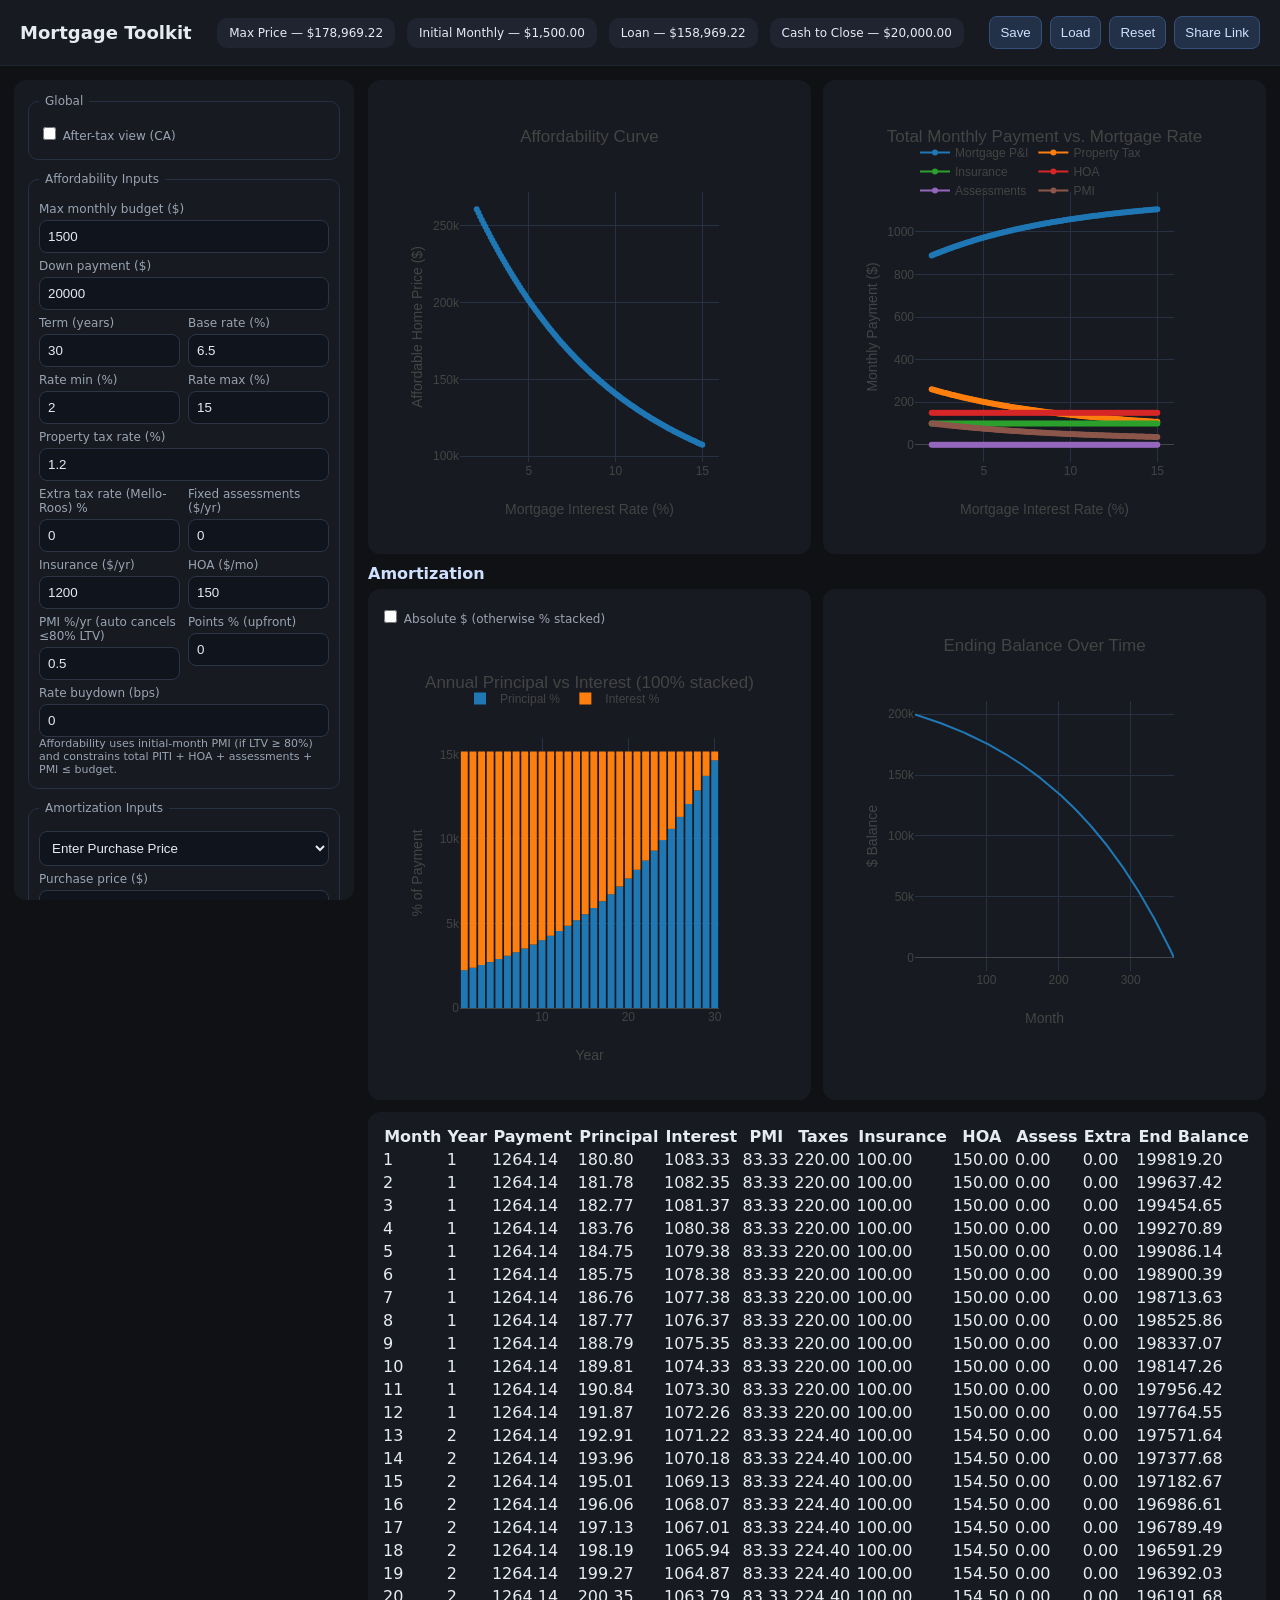
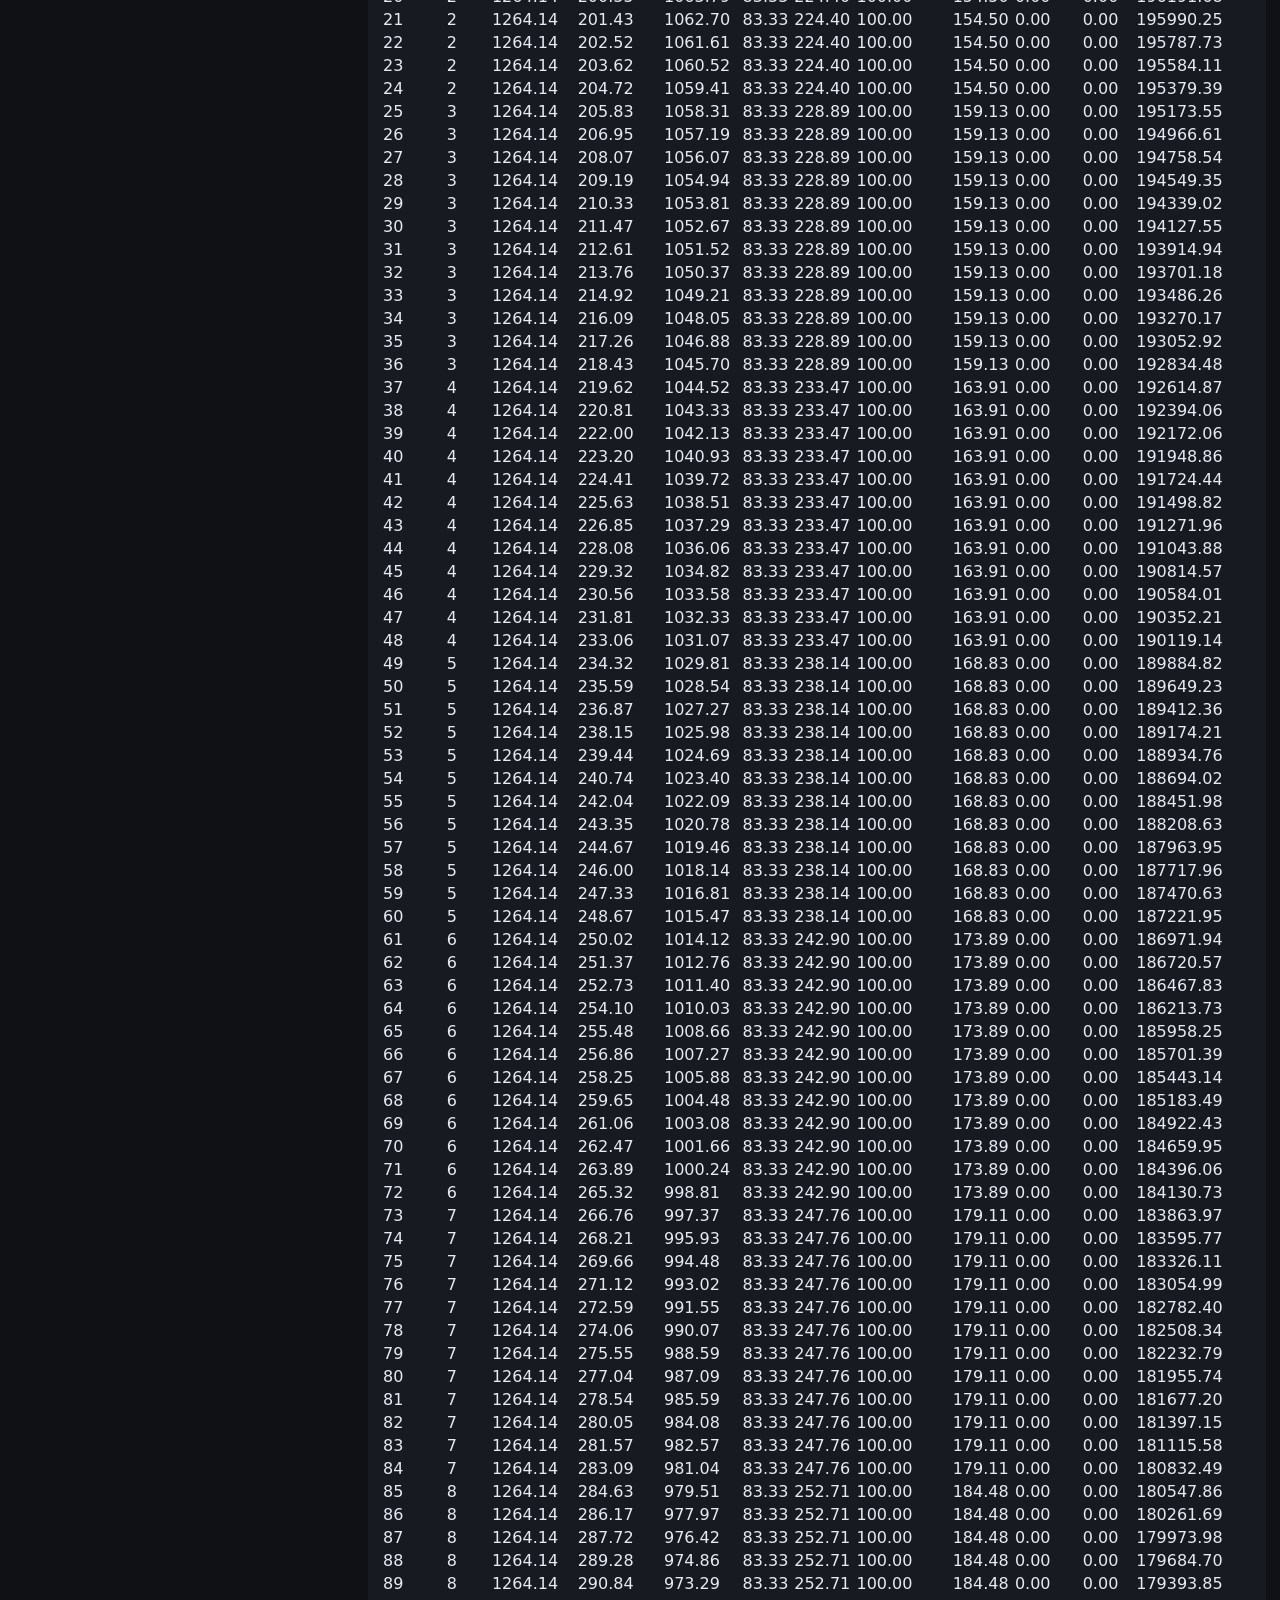
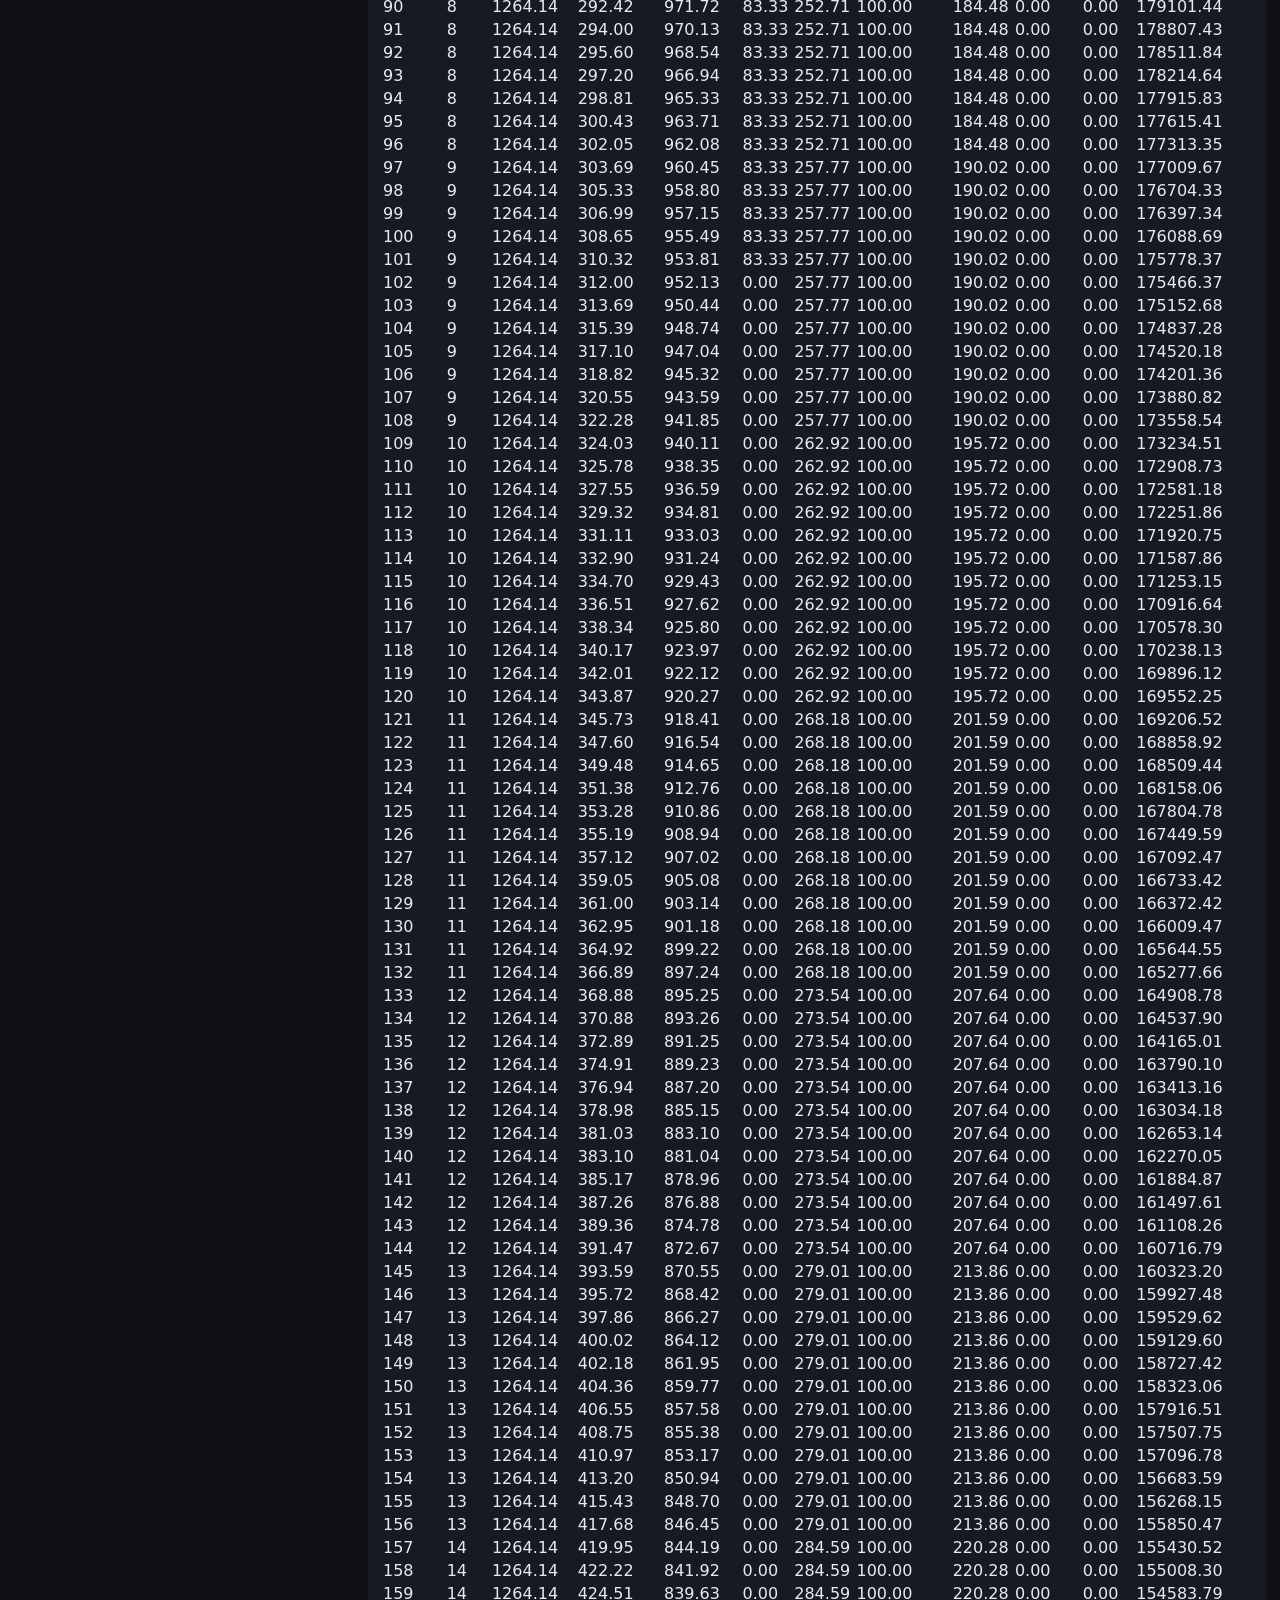
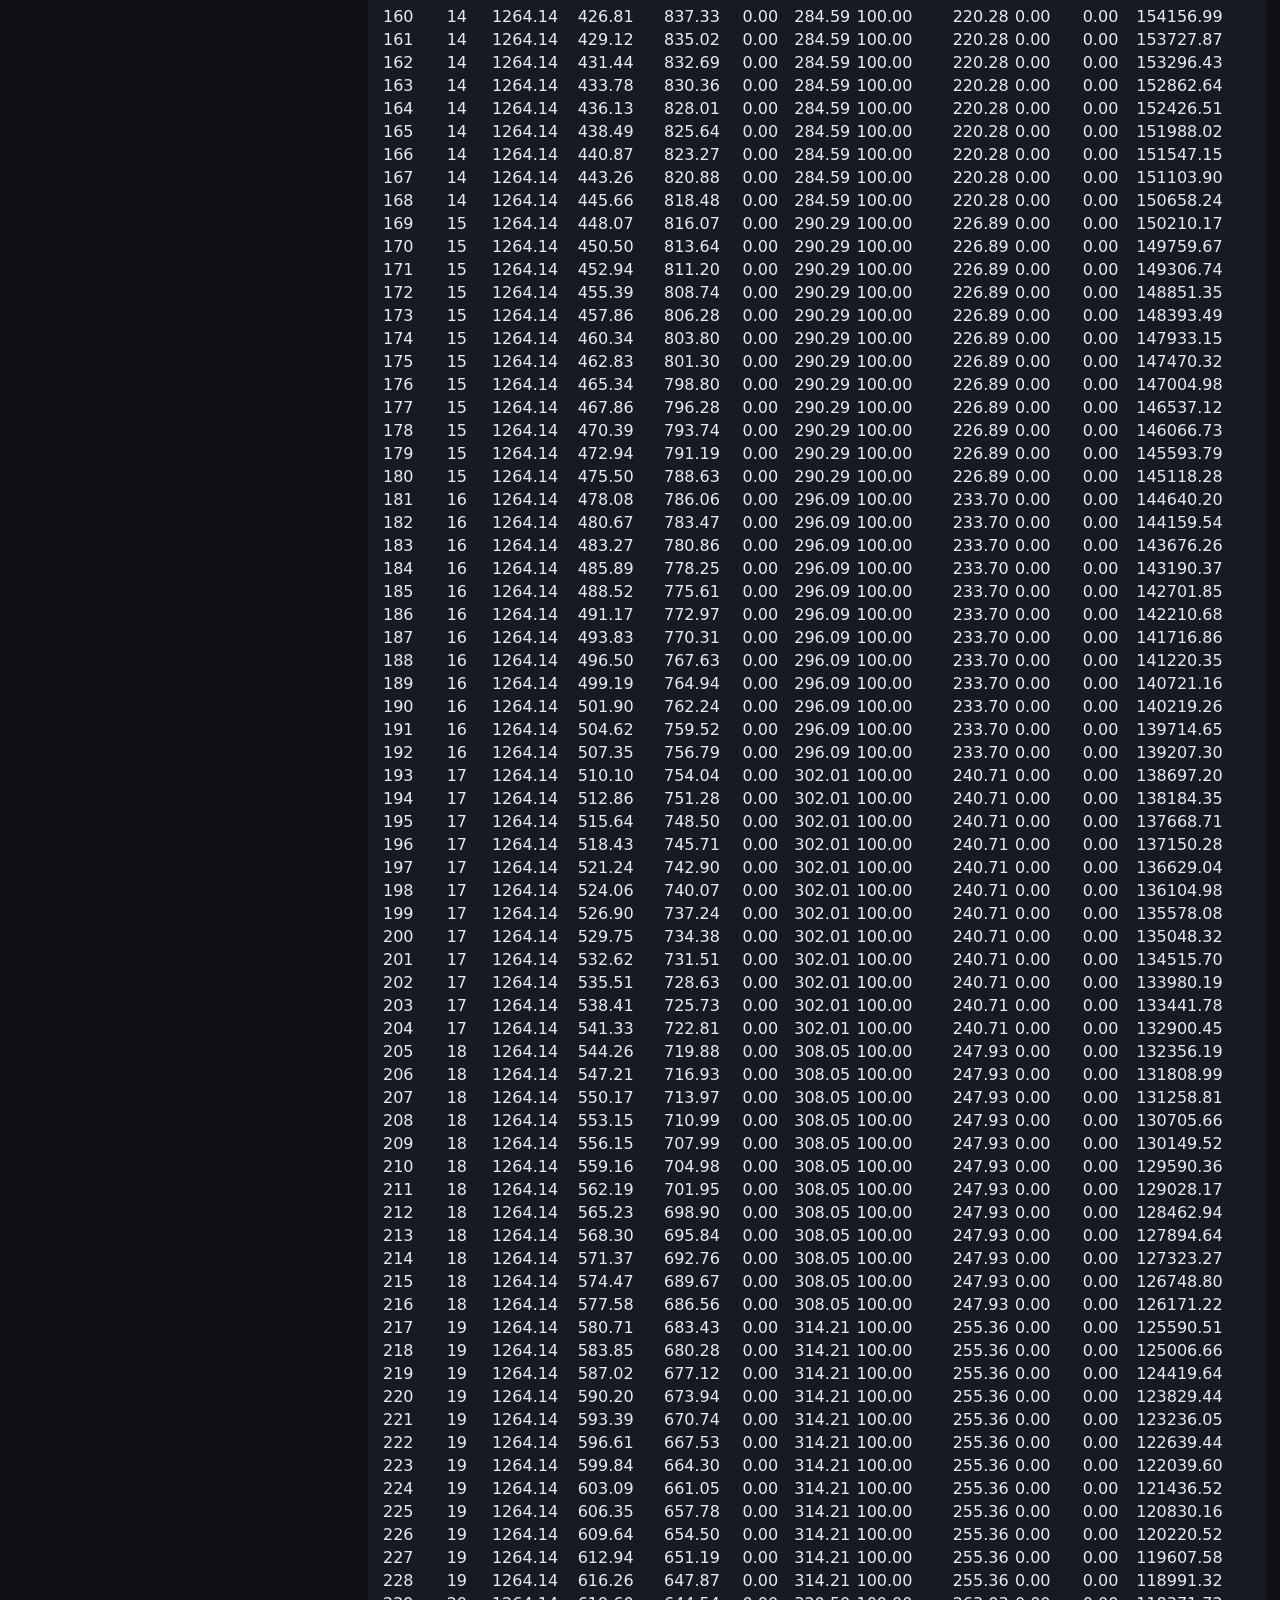
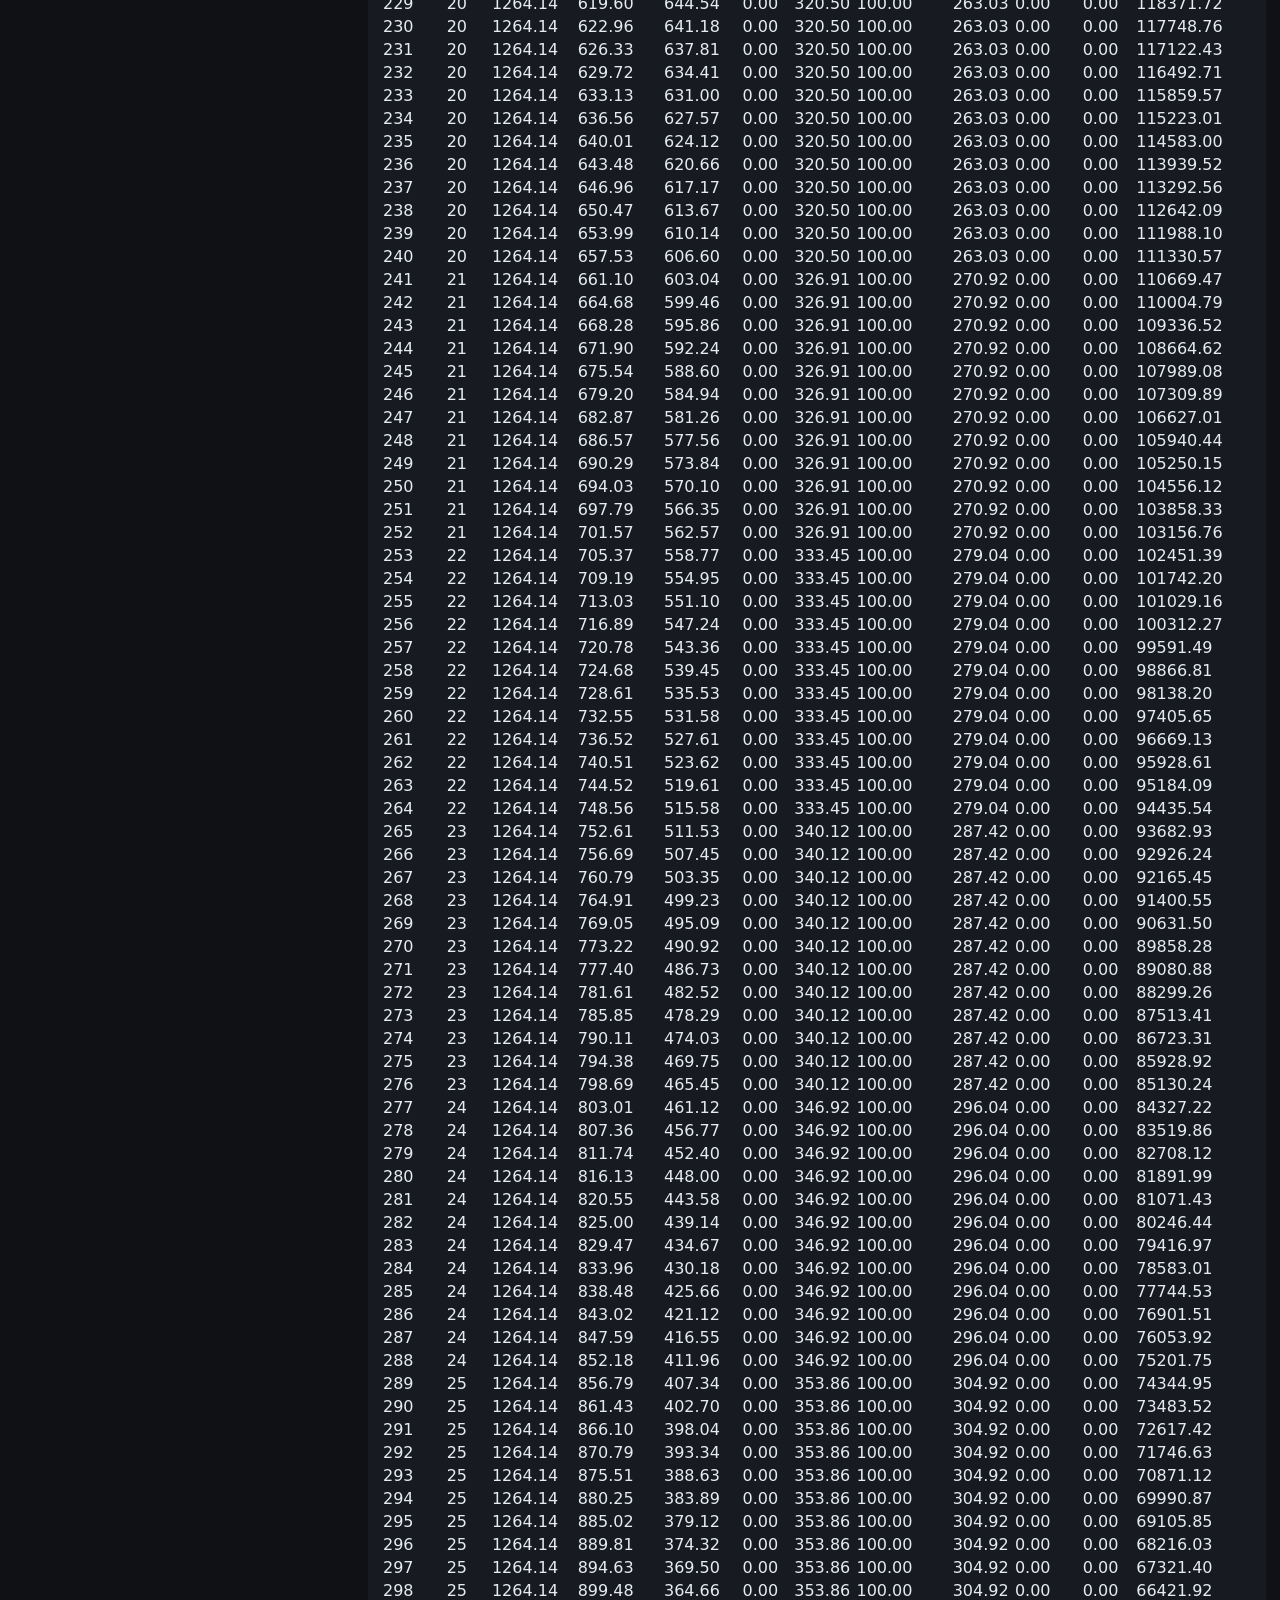
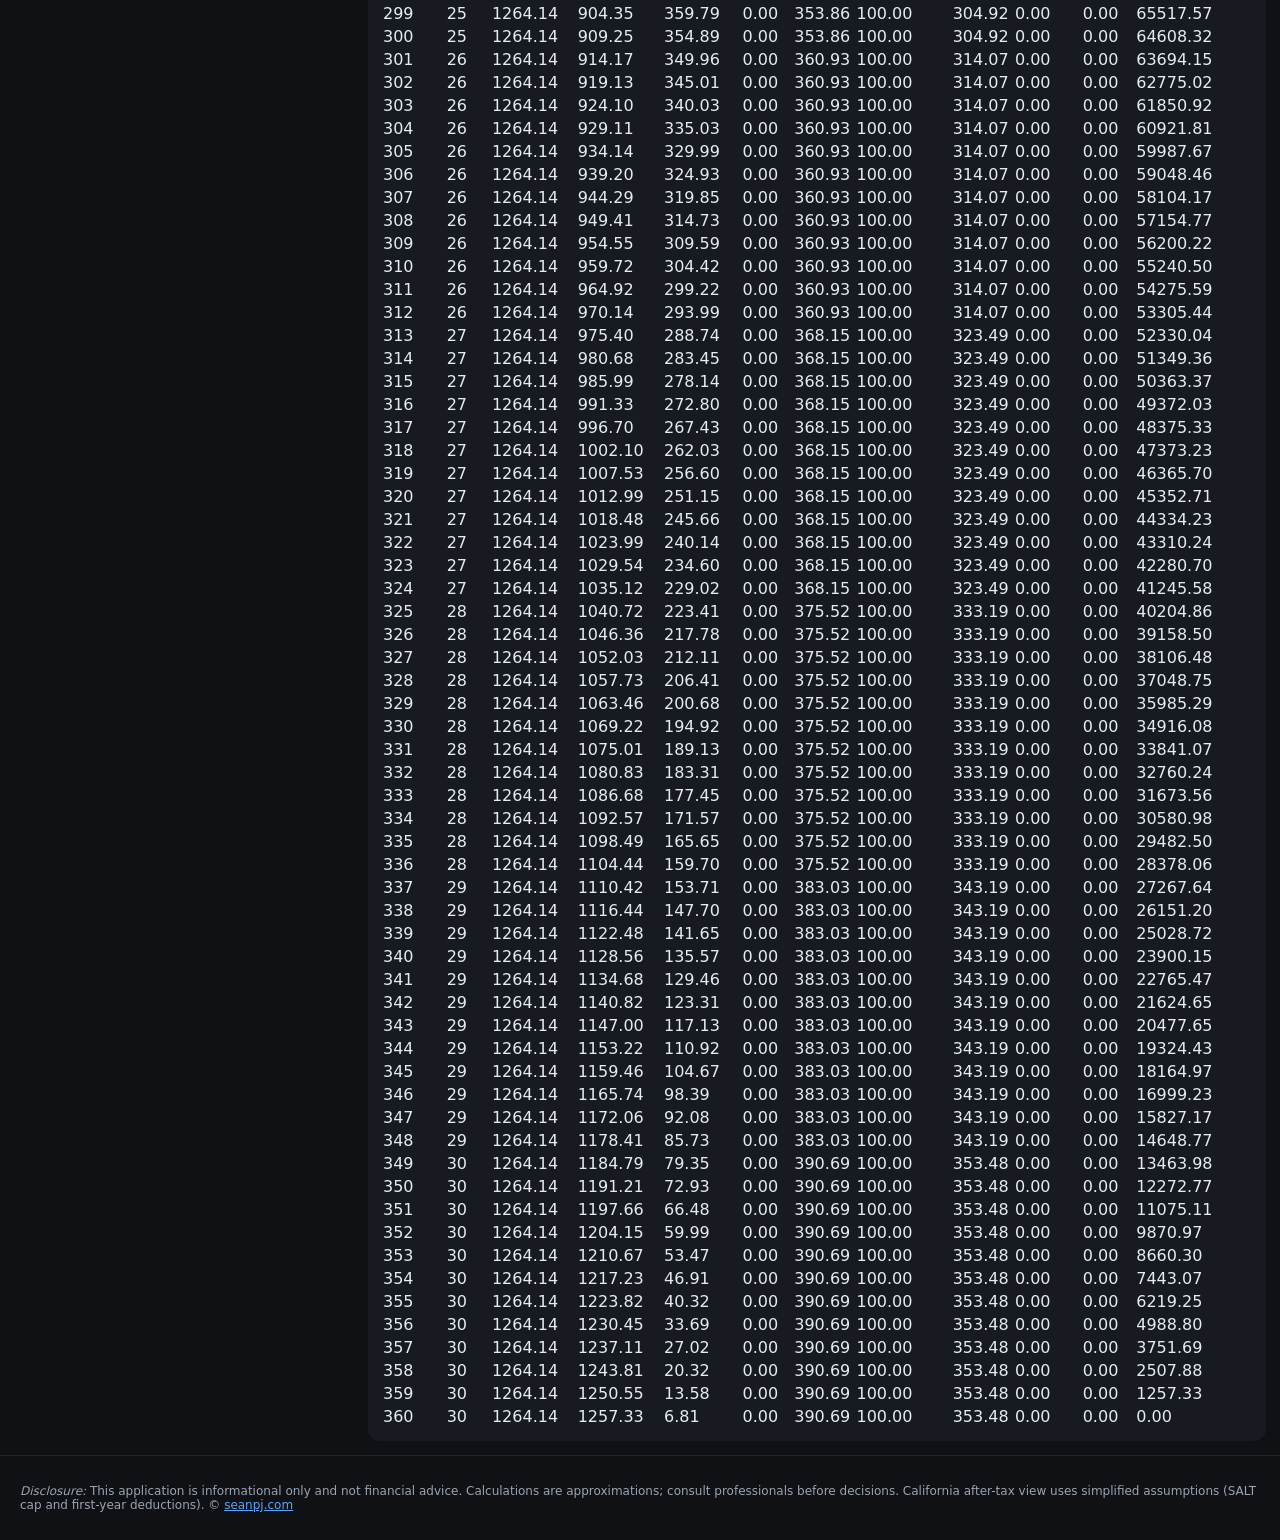
==== index.html @ f54a0166 "Initial commit" ====
<!doctype html>
<html lang="en">
<head>
  <meta charset="utf-8"/>
  <meta name="viewport" content="width=device-width,initial-scale=1"/>
  <title>Mortgage Toolkit — Affordability & Amortization</title>
  <link rel="stylesheet" href="vendor/jquery.dataTables.min.css">
  <link rel="stylesheet" href="vendor/buttons.dataTables.min.css">
  <link rel="stylesheet" href="assets/styles.css">
</head>
<body>
  <header>
    <h1>Mortgage Toolkit</h1>
    <div class="kpis" id="kpis">
      <div class="kpi" id="kpi-price">Max Price — $0</div>
      <div class="kpi" id="kpi-monthly">Initial Monthly — $0</div>
      <div class="kpi" id="kpi-loan">Loan — $0</div>
      <div class="kpi" id="kpi-cash">Cash to Close — $0</div>
    </div>
    <div style="display:flex;gap:8px">
      <button class="btn" id="btnSave">Save</button>
      <button class="btn" id="btnLoad">Load</button>
      <button class="btn" id="btnReset">Reset</button>
      <button class="btn" id="btnShare">Share Link</button>
    </div>
  </header>

  <div class="container">
    <aside id="controls">
      <fieldset>
        <legend>Global</legend>
        <label><input type="checkbox" id="afterTax"> After-tax view (CA)</label>
        <div id="taxBlock" style="display:none">
          <div class="row">
            <div>
              <label>Federal marginal %</label>
              <input type="number" id="fedMarg" step="0.01" value="24">
            </div>
            <div>
              <label>CA marginal %</label>
              <input type="number" id="caMarg" step="0.01" value="9.3">
            </div>
          </div>
          <div class="row">
            <div>
              <label>SALT cap ($)</label>
              <input type="number" id="saltCap" step="100" value="10000">
            </div>
            <div>
              <label>Standard deduction ($)</label>
              <input type="number" id="stdDed" step="100" value="29200">
            </div>
          </div>
          <label><input type="checkbox" id="autoItemize" checked> Auto choose itemize vs standard</label>
        </div>
      </fieldset>

      <fieldset>
        <legend>Affordability Inputs</legend>
        <label>Max monthly budget ($)</label>
        <input type="number" id="maxMonthly" value="1500" step="50">
        <label>Down payment ($)</label>
        <input type="number" id="down" value="20000" step="1000">

        <div class="row">
          <div>
            <label>Term (years)</label>
            <input type="number" id="term" value="30" min="1" step="1">
          </div>
          <div>
            <label>Base rate (%)</label>
            <input type="number" id="baseRate" value="6.5" step="0.01">
          </div>
        </div>

        <div class="row">
          <div>
            <label>Rate min (%)</label>
            <input type="number" id="rMin" value="2" step="0.1">
          </div>
          <div>
            <label>Rate max (%)</label>
            <input type="number" id="rMax" value="15" step="0.1">
          </div>
        </div>

        <label>Property tax rate (%)</label>
        <input type="number" id="taxRate" value="1.2" step="0.01">
        <div class="row">
          <div>
            <label>Extra tax rate (Mello-Roos) %</label>
            <input type="number" id="extraTaxRate" value="0" step="0.01">
          </div>
          <div>
            <label>Fixed assessments ($/yr)</label>
            <input type="number" id="fixedAssess" value="0" step="50">
          </div>
        </div>

        <div class="row">
          <div>
            <label>Insurance ($/yr)</label>
            <input type="number" id="insYear" value="1200" step="50">
          </div>
          <div>
            <label>HOA ($/mo)</label>
            <input type="number" id="hoa" value="150" step="10">
          </div>
        </div>

        <div class="row">
          <div>
            <label>PMI %/yr (auto cancels ≤80% LTV)</label>
            <input type="number" id="pmiPct" value="0.5" step="0.01">
          </div>
          <div>
            <label>Points % (upfront)</label>
            <input type="number" id="pointsPct" value="0" step="0.125">
          </div>
        </div>

        <label>Rate buydown (bps)</label>
        <input type="number" id="buydownBps" value="0" step="5">
        <div class="help">Affordability uses initial-month PMI (if LTV ≥ 80%) and constrains total PITI + HOA + assessments + PMI ≤ budget.</div>
      </fieldset>

      <fieldset>
        <legend>Amortization Inputs</legend>
        <label>
          <select id="priceOrLoan">
            <option value="price">Enter Purchase Price</option>
            <option value="loan">Enter Loan Amount</option>
          </select>
        </label>
        <div id="priceLoanBlock">
          <label>Purchase price ($)</label>
          <input type="number" id="price" value="220000" step="1000">
          <label>Down payment ($)</label>
          <input type="number" id="down2" value="20000" step="1000">
        </div>
        <div class="row">
          <div>
            <label>Rate (%)</label>
            <input type="number" id="rate" value="6.5" step="0.01">
          </div>
          <div>
            <label>Term (years)</label>
            <input type="number" id="term2" value="30" step="1">
          </div>
        </div>
        <label>Payment cadence</label>
        <select id="cadence">
          <option value="monthly">Monthly</option>
          <option value="biweekly">Bi-weekly (26× half-payments)</option>
        </select>

        <fieldset>
          <legend>Taxes / Insurance / HOA (amortization)</legend>
          <div class="row">
            <div>
              <label>Property tax rate (%)</label>
              <input type="number" id="taxRate2" value="1.2" step="0.01">
            </div>
            <div>
              <label>Extra tax rate %</label>
              <input type="number" id="extraTaxRate2" value="0" step="0.01">
            </div>
          </div>
          <div class="row">
            <div>
              <label>Fixed assessments ($/yr)</label>
              <input type="number" id="fixedAssess2" value="0" step="50">
            </div>
            <div>
              <label>Insurance ($/yr)</label>
              <input type="number" id="insYear2" value="1200" step="50">
            </div>
          </div>
          <div class="row">
            <div>
              <label>HOA ($/mo)</label>
              <input type="number" id="hoa2" value="150" step="10">
            </div>
            <div>
              <label>PMI %/yr</label>
              <input type="number" id="pmiPct2" value="0.5" step="0.01">
            </div>
          </div>
          <div class="row">
            <div>
              <label>Tax step-up %/yr</label>
              <input type="number" id="taxStep" value="2" step="0.1">
            </div>
            <div>
              <label>HOA step-up %/yr</label>
              <input type="number" id="hoaStep" value="3" step="0.1">
            </div>
          </div>
        </fieldset>

        <fieldset>
          <legend>Extra principal</legend>
          <div class="row">
            <div>
              <label>Monthly extra ($)</label>
              <input type="number" id="xtraMonthly" value="0" step="25">
            </div>
            <div>
              <label>Annual extra ($)</label>
              <input type="number" id="xtraAnnual" value="0" step="100">
            </div>
          </div>
          <div class="row">
            <div>
              <label>Annual extra month (1-12)</label>
              <input type="number" id="xtraAnnualMonth" value="1" min="1" max="12">
            </div>
            <div>
              <label>One-time extra ($)</label>
              <input type="number" id="xtraOnce" value="0" step="100">
            </div>
          </div>
          <label>One-time extra month (1-N)</label>
          <input type="number" id="xtraOnceMonth" value="1" min="1" step="1">
        </fieldset>
      </fieldset>
    </aside>

    <main>
      <!-- No tabbar; stacked sections -->
      <section id="affSection">
        <div class="grid2">
          <div class="card"><div id="affPrice"></div></div>
          <div class="card"><div id="affPayments"></div></div>
        </div>
      </section>

      <h2 style="margin:10px 0 6px 0;font-size:16px;color:#cfe0ff;">Amortization</h2>
      <section id="amortSection">
        <div class="grid2">
          <div class="card">
            <div style="display:flex;gap:8px;align-items:center;margin-bottom:8px">
              <label><input type="checkbox" id="absDollars"> Absolute $ (otherwise % stacked)</label>
            </div>
            <div id="amortStack"></div>
          </div>
          <div class="card"><div id="balanceLine"></div></div>
        </div>

        <div class="table-wrap" style="margin-top:12px">
          <table id="amortTable" class="display" style="width:100%">
            <thead>
              <tr>
                <th>Month</th><th>Year</th><th>Payment</th><th>Principal</th><th>Interest</th><th>PMI</th>
                <th>Taxes</th><th>Insurance</th><th>HOA</th><th>Assess</th><th>Extra</th><th>End Balance</th>
              </tr>
            </thead>
            <tbody></tbody>
          </table>
        </div>
      </section>
    </main>
  </div>

  <footer>
    <p><em>Disclosure:</em> This application is informational only and not financial advice. Calculations are approximations; consult professionals before decisions. California after-tax view uses simplified assumptions (SALT cap and first-year deductions). © <a href="https://www.seanpj.com" target="_blank" rel="noopener">seanpj.com</a></p>
  </footer>

  <!-- Vendor libs (order matters) -->
  <script src="vendor/plotly.min.js"></script>
  <script src="vendor/jquery-3.7.1.min.js"></script>
  <script src="vendor/jquery.dataTables.min.js"></script>
  <script src="vendor/dataTables.buttons.min.js"></script>
  <script src="vendor/jszip.min.js"></script>
  <script src="vendor/pdfmake.min.js"></script>
  <script src="vendor/vfs_fonts.js"></script>
  <script src="vendor/buttons.html5.min.js"></script>
  <script src="vendor/buttons.print.min.js"></script>
  <script src="vendor/html2canvas.min.js"></script>

  <script src="src/app.js"></script>
</body>
</html>
---- assets/styles.css ----
:root{
  --bg:#0f1115; --panel:#171a21; --panel2:#1f2430; --text:#e6eaf2; --muted:#9aa4b2; --accent:#58a6ff; --ok:#26a269; --warn:#f5a623; --err:#ff5c5c;
}
*{box-sizing:border-box}
body{margin:0;font-family:Inter,system-ui,Segoe UI,Roboto,Helvetica,Arial,sans-serif;background:var(--bg);color:var(--text)}
header{display:flex;align-items:center;justify-content:space-between;padding:16px 20px;background:var(--panel);border-bottom:1px solid #202534}
header h1{margin:0;font-size:18px;font-weight:600}
header .kpis{display:flex;gap:12px;flex-wrap:wrap}
.kpi{background:var(--panel2);padding:8px 12px;border-radius:10px;font-size:12px}
.container{display:grid;grid-template-columns:340px 1fr;gap:14px;padding:14px}
aside{background:var(--panel);padding:14px;border-radius:12px;max-height:calc(100vh - 80px);overflow:auto}
fieldset{border:1px solid #283044;border-radius:10px;margin:0 0 12px 0;padding:10px 10px 12px}
legend{padding:0 6px;color:var(--muted);font-size:12px}
label{display:block;font-size:12px;color:var(--muted);margin:6px 0 4px}
input,select{width:100%;background:#10141c;border:1px solid #2c3446;color:var(--text);padding:8px;border-radius:8px;outline:none}
input[type="checkbox"]{width:auto}
.row{display:grid;grid-template-columns:1fr 1fr;gap:8px}
.help{font-size:11px;color:#9aa4b2}
.btn{background:#223048;color:#cfe0ff;border:1px solid #33507d;border-radius:8px;padding:8px 10px;cursor:pointer}
.btn:disabled{opacity:.5;cursor:not-allowed}
.tabbar{display:flex;gap:8px;margin:0 0 10px}
.tabbar button{background:var(--panel);border:1px solid #2a3347;color:#cfe0ff;padding:8px 10px;border-radius:8px;cursor:pointer}
.tabbar button.active{background:#1c2637;border-color:#3a4f75}
.card{background:var(--panel);border-radius:12px;padding:12px}
.grid2{display:grid;grid-template-columns:1fr 1fr;gap:12px}
.table-wrap{background:var(--panel);border-radius:12px;padding:12px}
footer{padding:16px 20px;color:#9aa4b2;font-size:12px;border-top:1px solid #202534}
a{color:var(--accent)}
.dataTables_wrapper .dt-buttons .dt-button{background:#223048;color:#cfe0ff;border-radius:8px;border:1px solid #33507d}
.tooltip{border-bottom:1px dotted var(--muted);cursor:help}
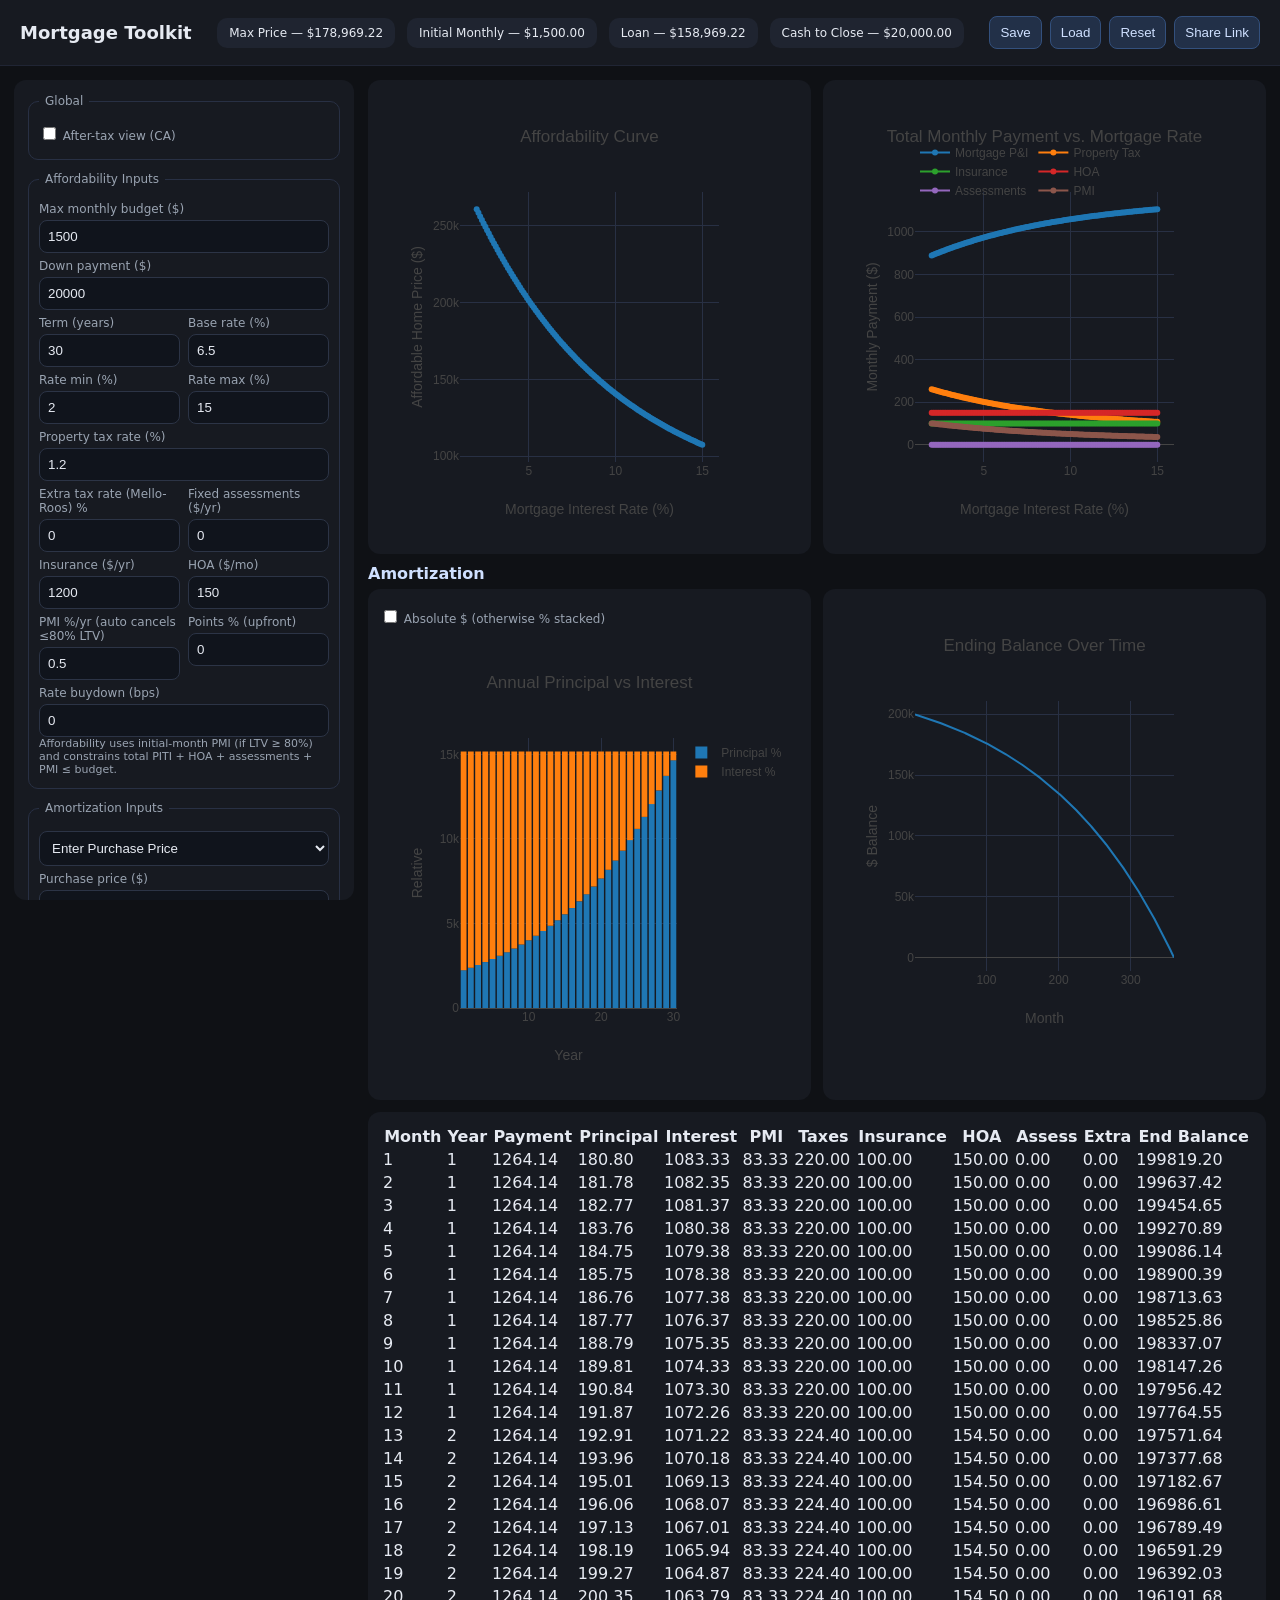
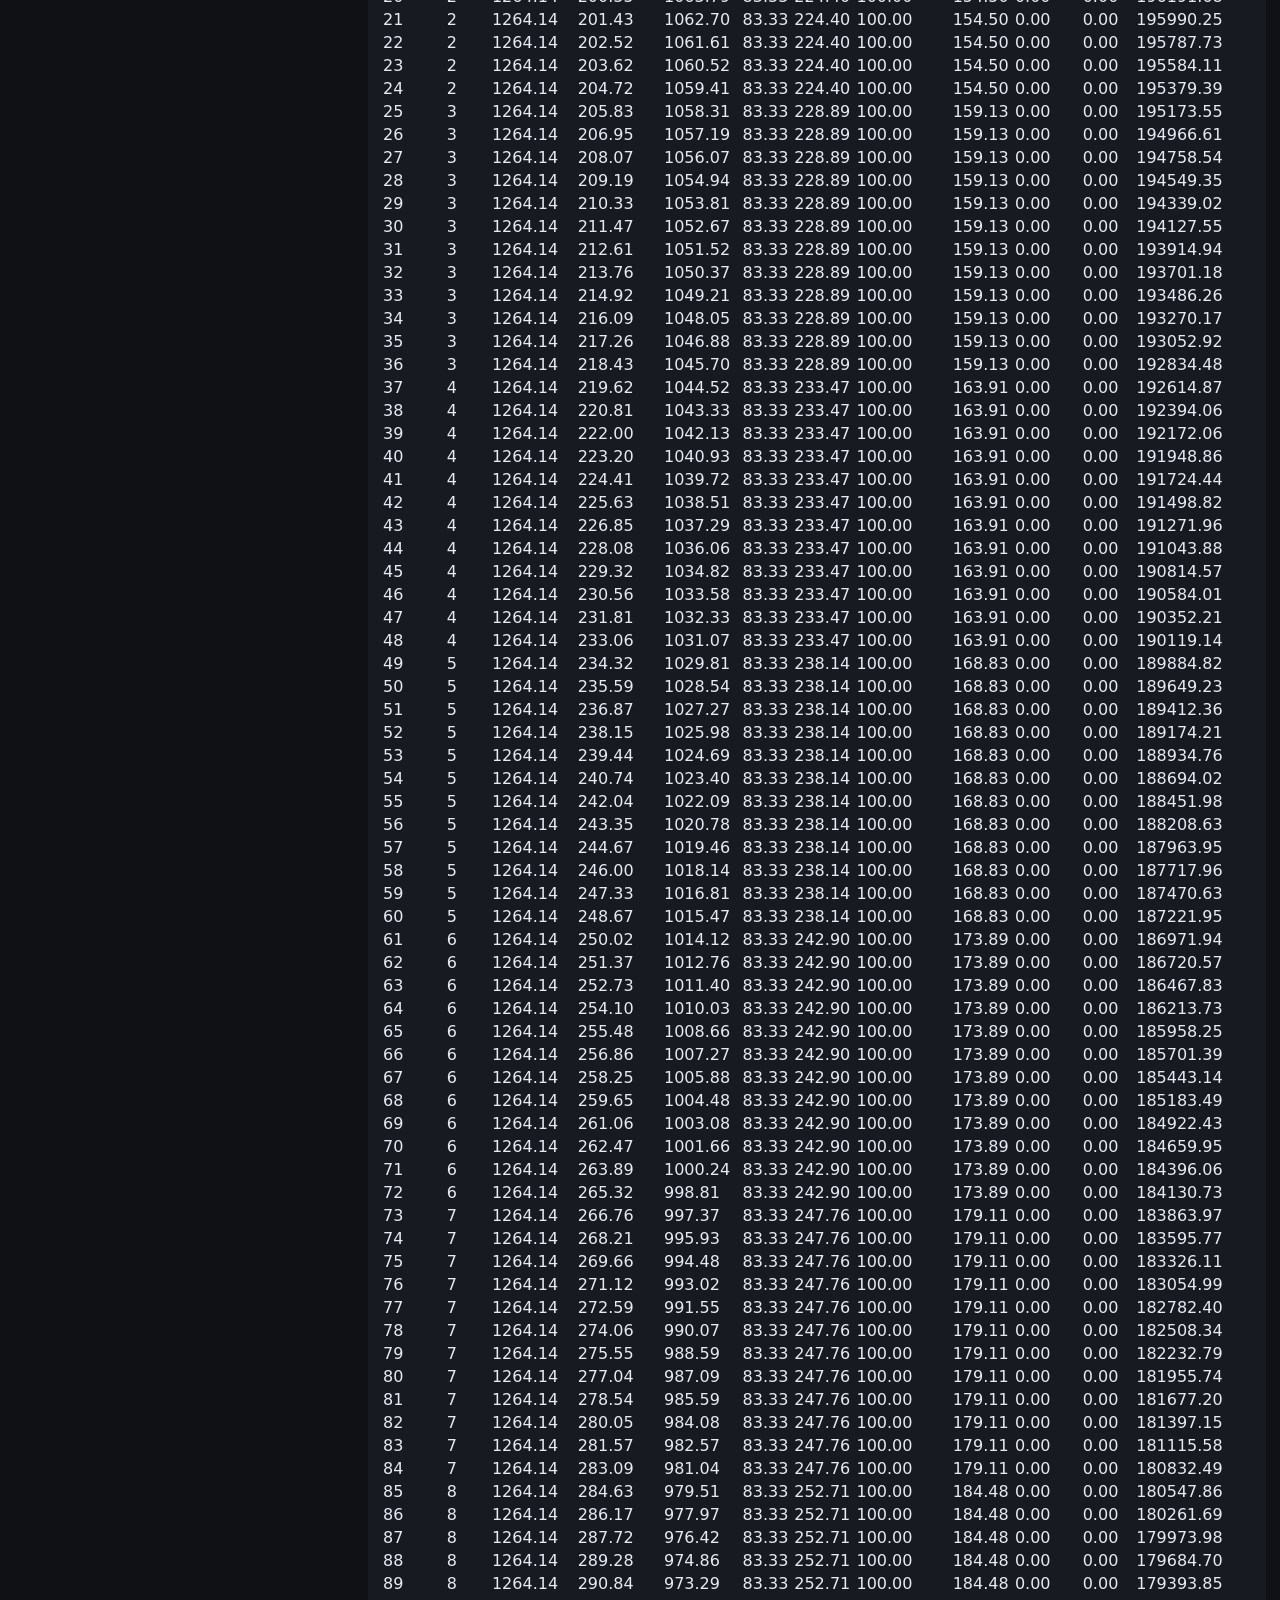
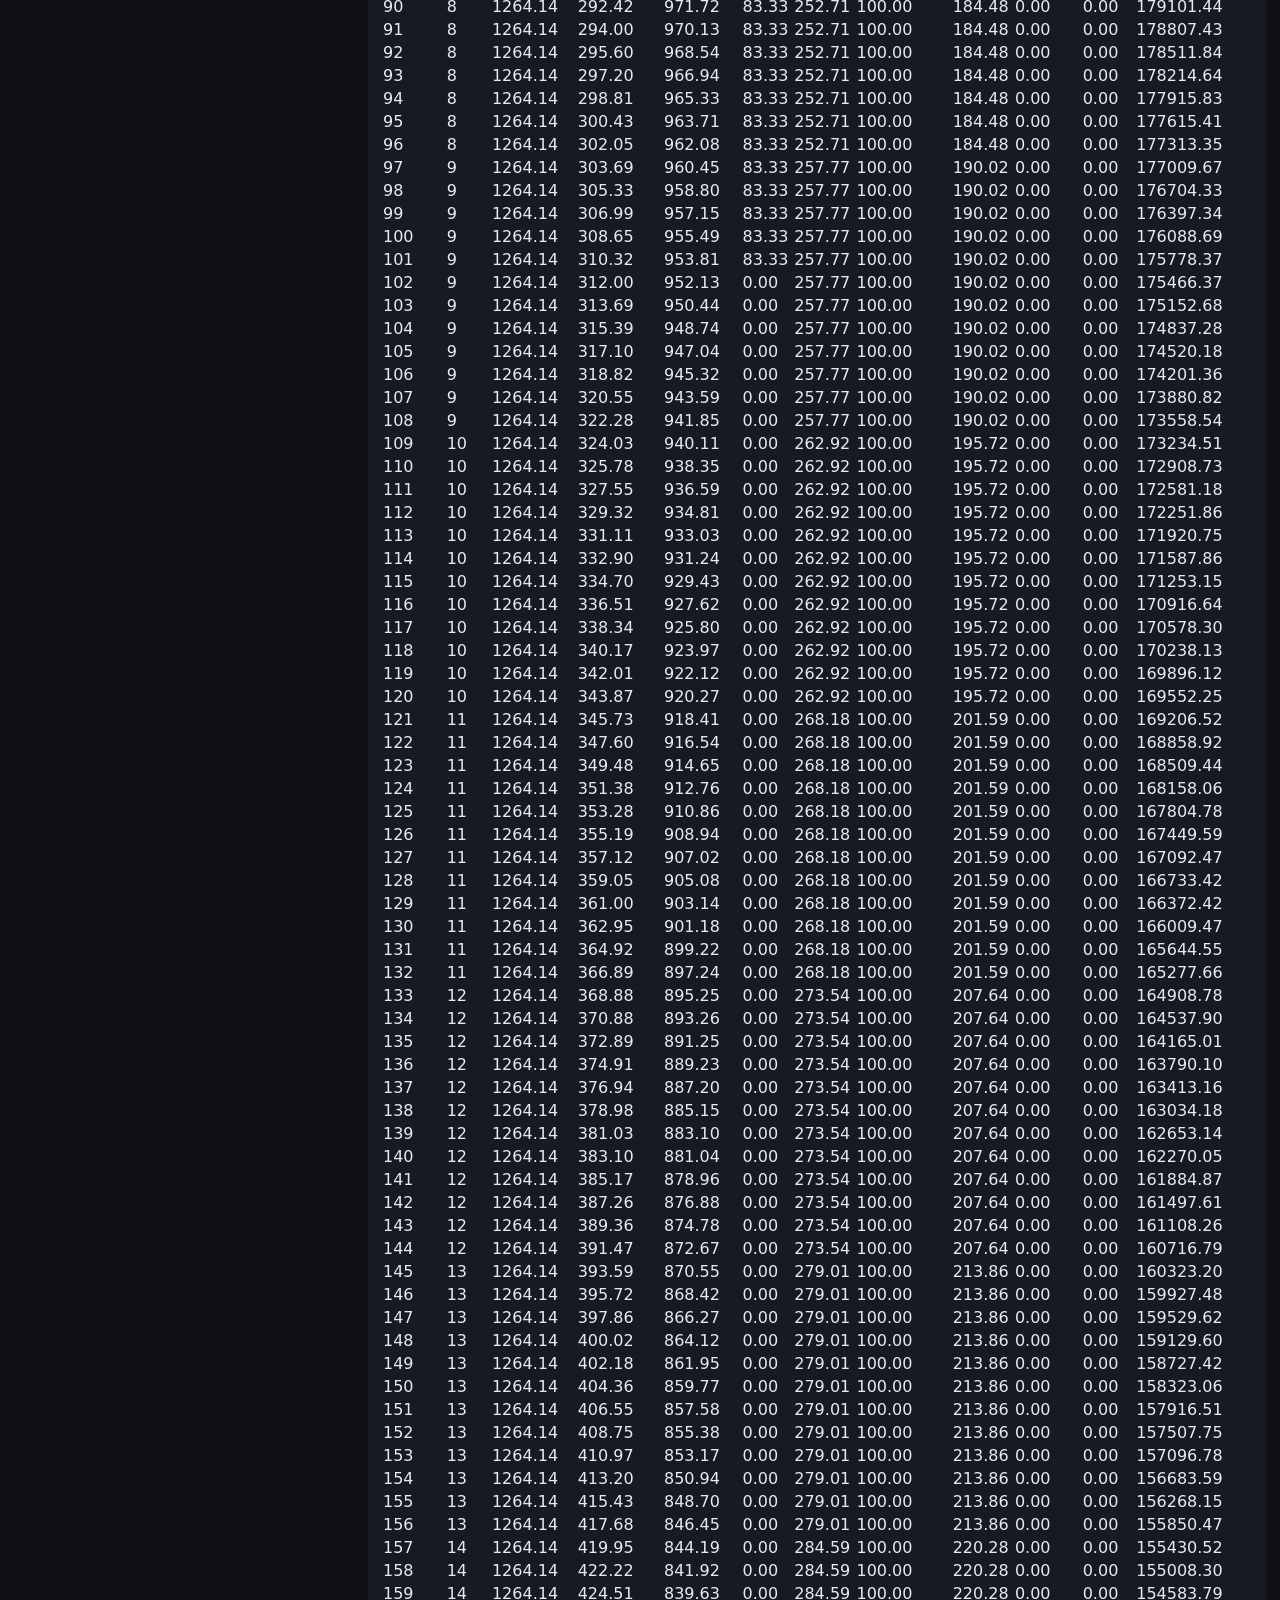
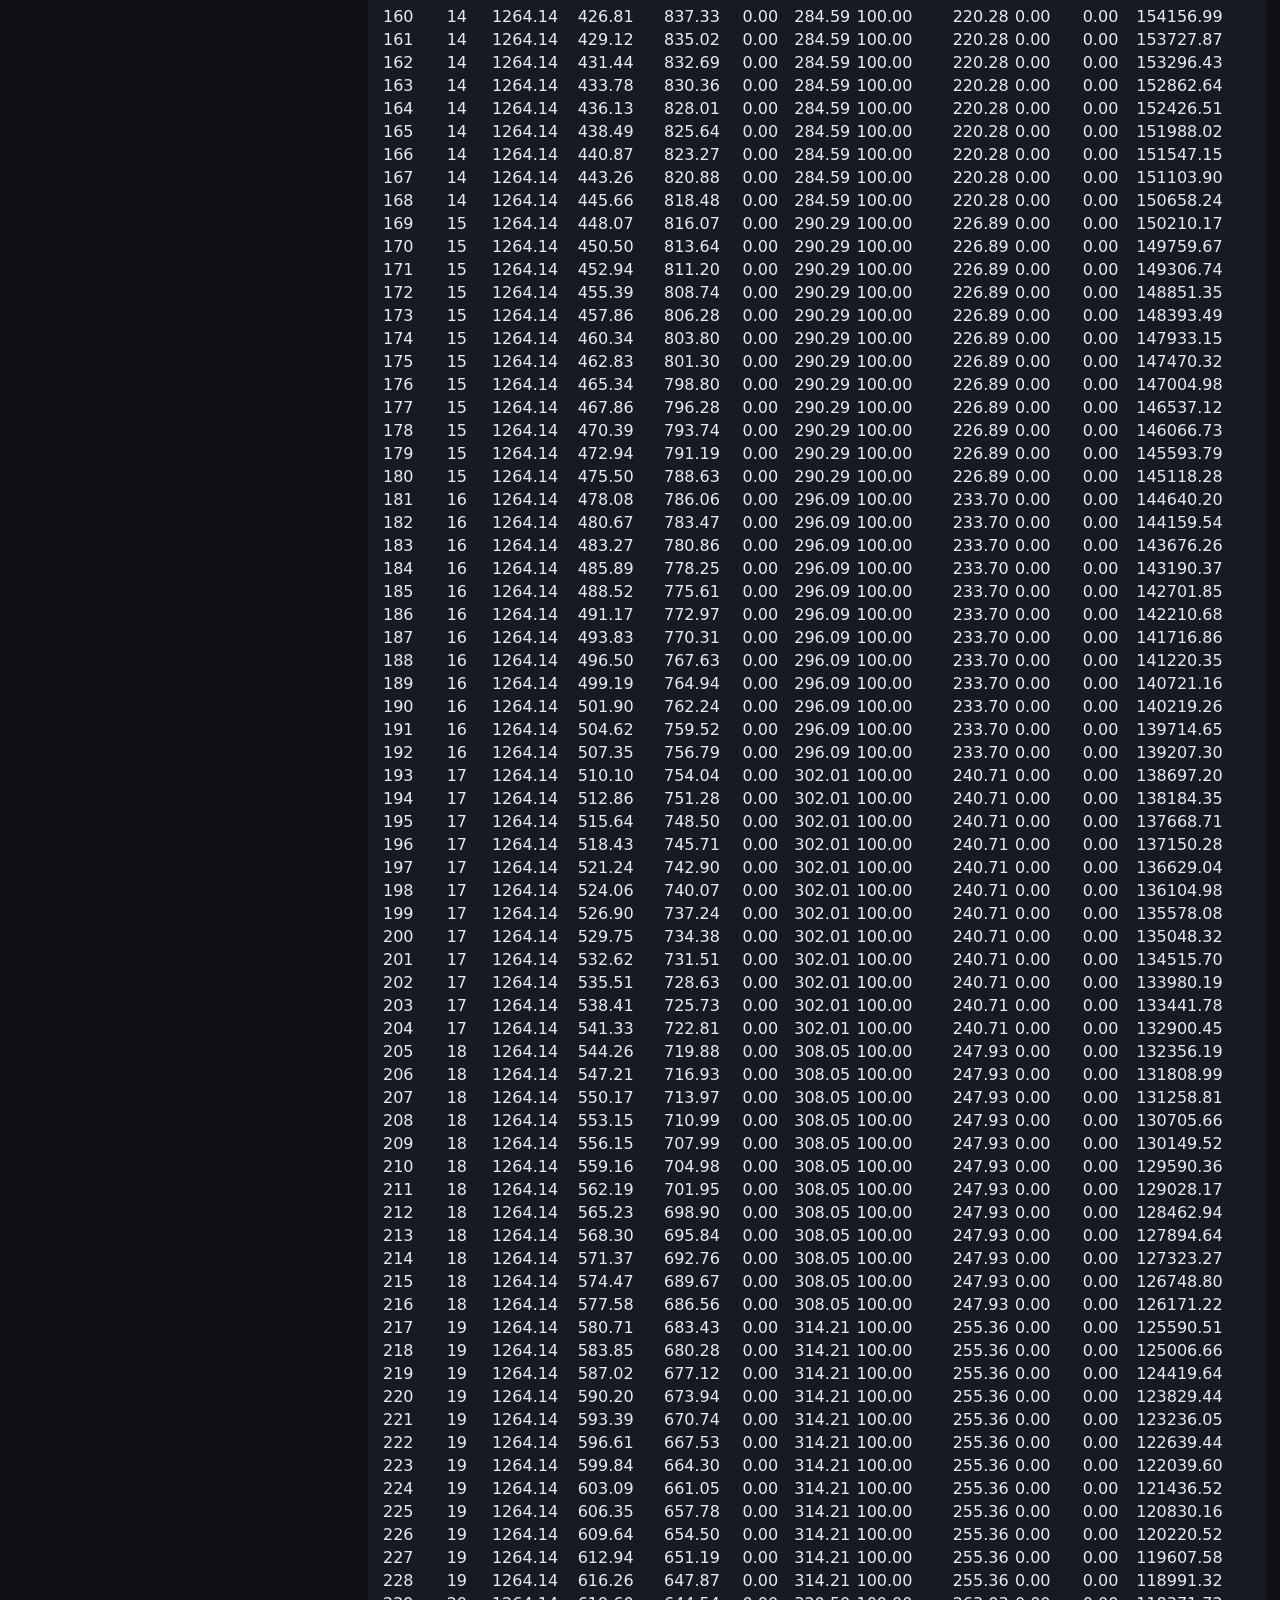
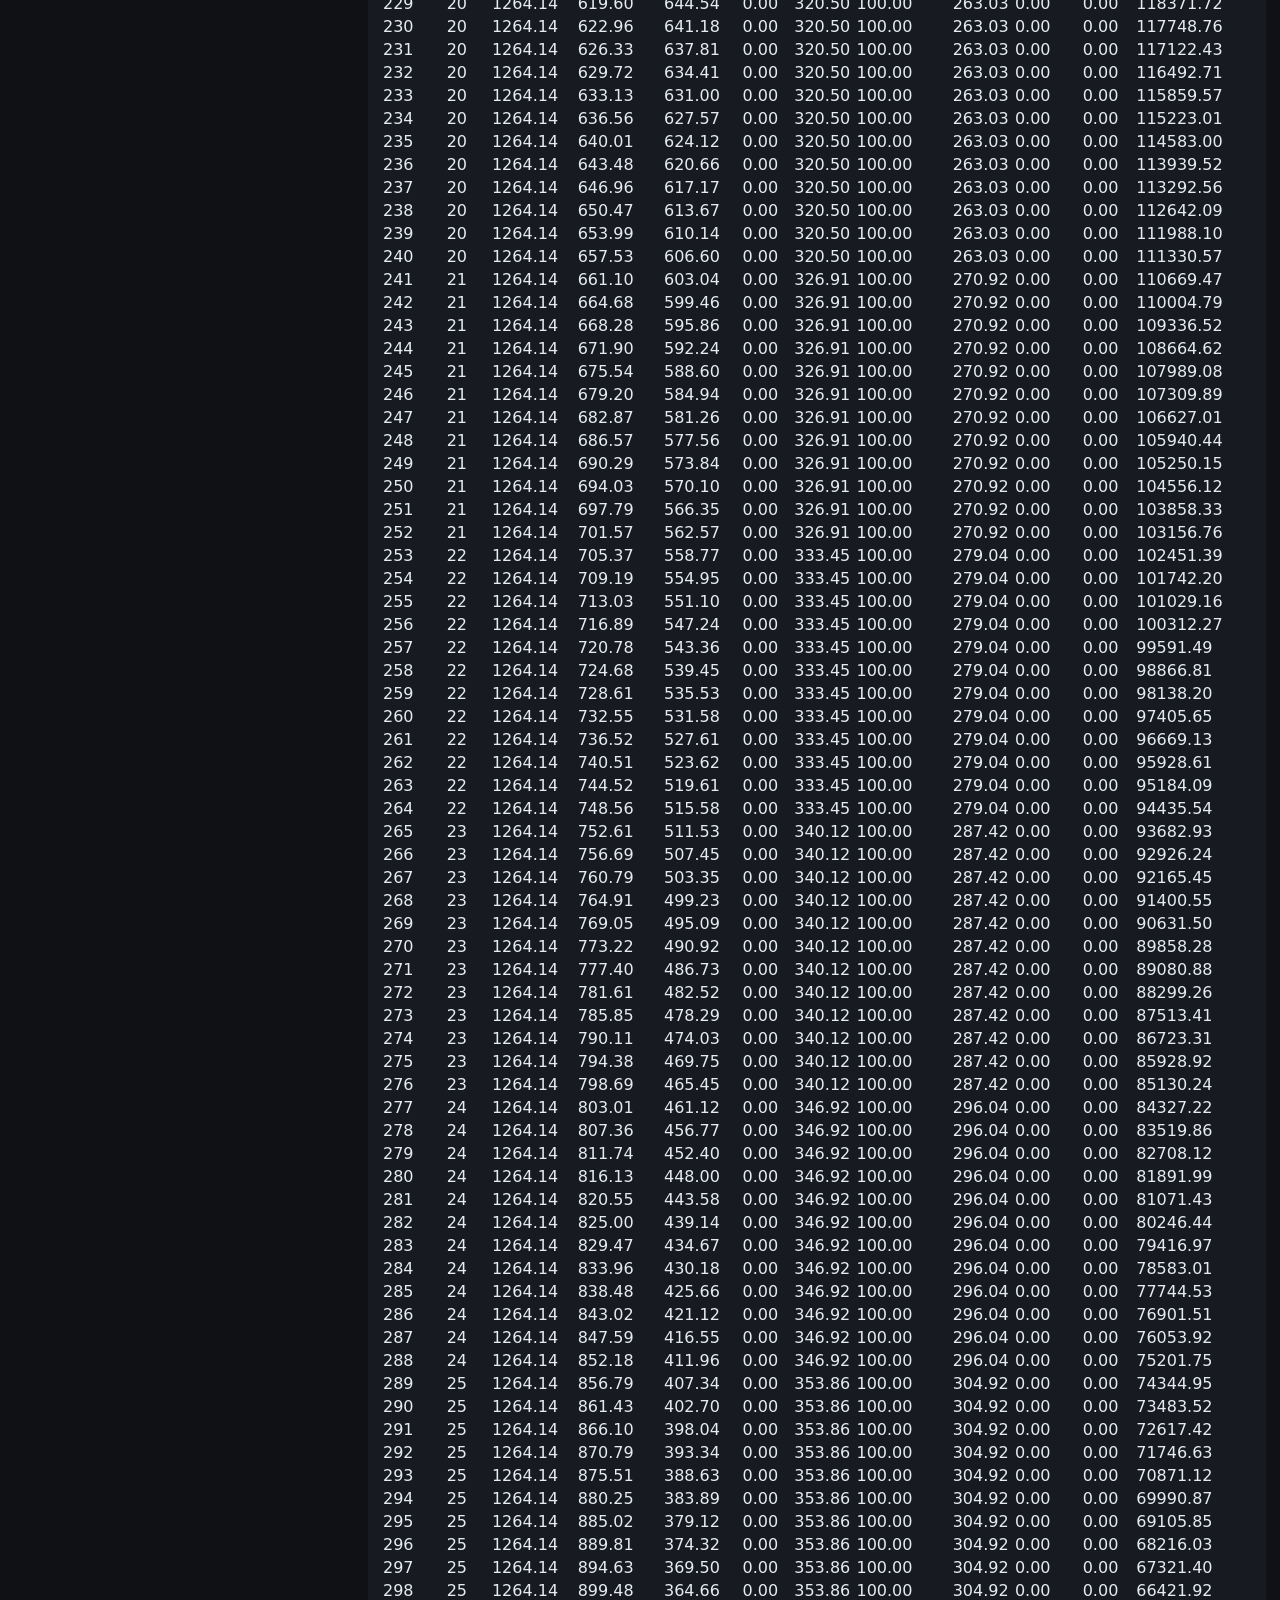
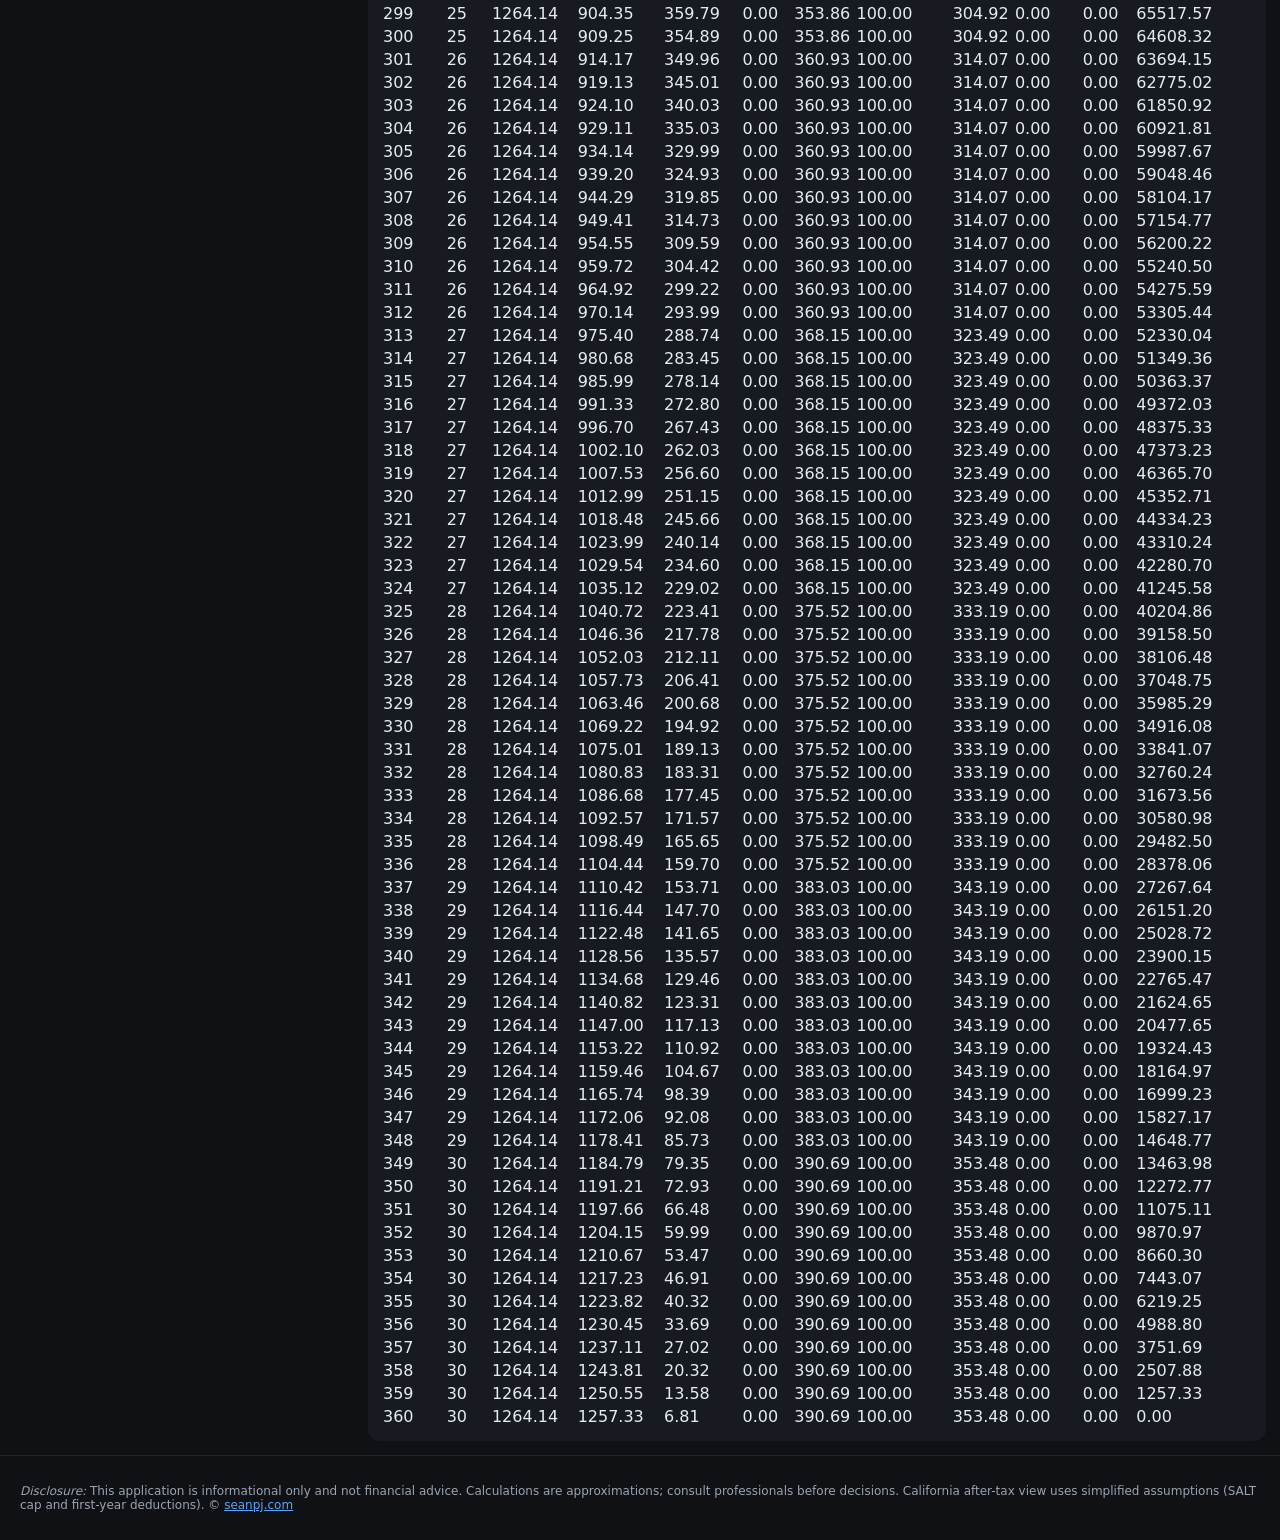
==== commit 074a7115: "Implement core refactor, tests, accessibility, and hosting docs" ====
--- a/index.html
+++ b/index.html
@@ -11,7 +11,7 @@
 <body>
   <header>
     <h1>Mortgage Toolkit</h1>
-    <div class="kpis" id="kpis">
+    <div class="kpis" id="kpis" aria-live="polite" aria-atomic="true">
       <div class="kpi" id="kpi-price">Max Price — $0</div>
       <div class="kpi" id="kpi-monthly">Initial Monthly — $0</div>
       <div class="kpi" id="kpi-loan">Loan — $0</div>
@@ -266,18 +266,8 @@
     <p><em>Disclosure:</em> This application is informational only and not financial advice. Calculations are approximations; consult professionals before decisions. California after-tax view uses simplified assumptions (SALT cap and first-year deductions). © <a href="https://www.seanpj.com" target="_blank" rel="noopener">seanpj.com</a></p>
   </footer>
 
-  <!-- Vendor libs (order matters) -->
-  <script src="vendor/plotly.min.js"></script>
-  <script src="vendor/jquery-3.7.1.min.js"></script>
-  <script src="vendor/jquery.dataTables.min.js"></script>
-  <script src="vendor/dataTables.buttons.min.js"></script>
-  <script src="vendor/jszip.min.js"></script>
-  <script src="vendor/pdfmake.min.js"></script>
-  <script src="vendor/vfs_fonts.js"></script>
-  <script src="vendor/buttons.html5.min.js"></script>
-  <script src="vendor/buttons.print.min.js"></script>
-  <script src="vendor/html2canvas.min.js"></script>
-
+  <!-- App scripts (vendor libraries are lazy-loaded by app.js) -->
+  <script src="src/core.js"></script>
   <script src="src/app.js"></script>
 </body>
 </html>
--- a/assets/styles.css
+++ b/assets/styles.css
@@ -28,3 +28,8 @@
 a{color:var(--accent)}
 .dataTables_wrapper .dt-buttons .dt-button{background:#223048;color:#cfe0ff;border-radius:8px;border:1px solid #33507d}
 .tooltip{border-bottom:1px dotted var(--muted);cursor:help}
+
+input:focus-visible,select:focus-visible,button:focus-visible,a:focus-visible{
+  outline:2px solid var(--accent);
+  outline-offset:2px;
+}
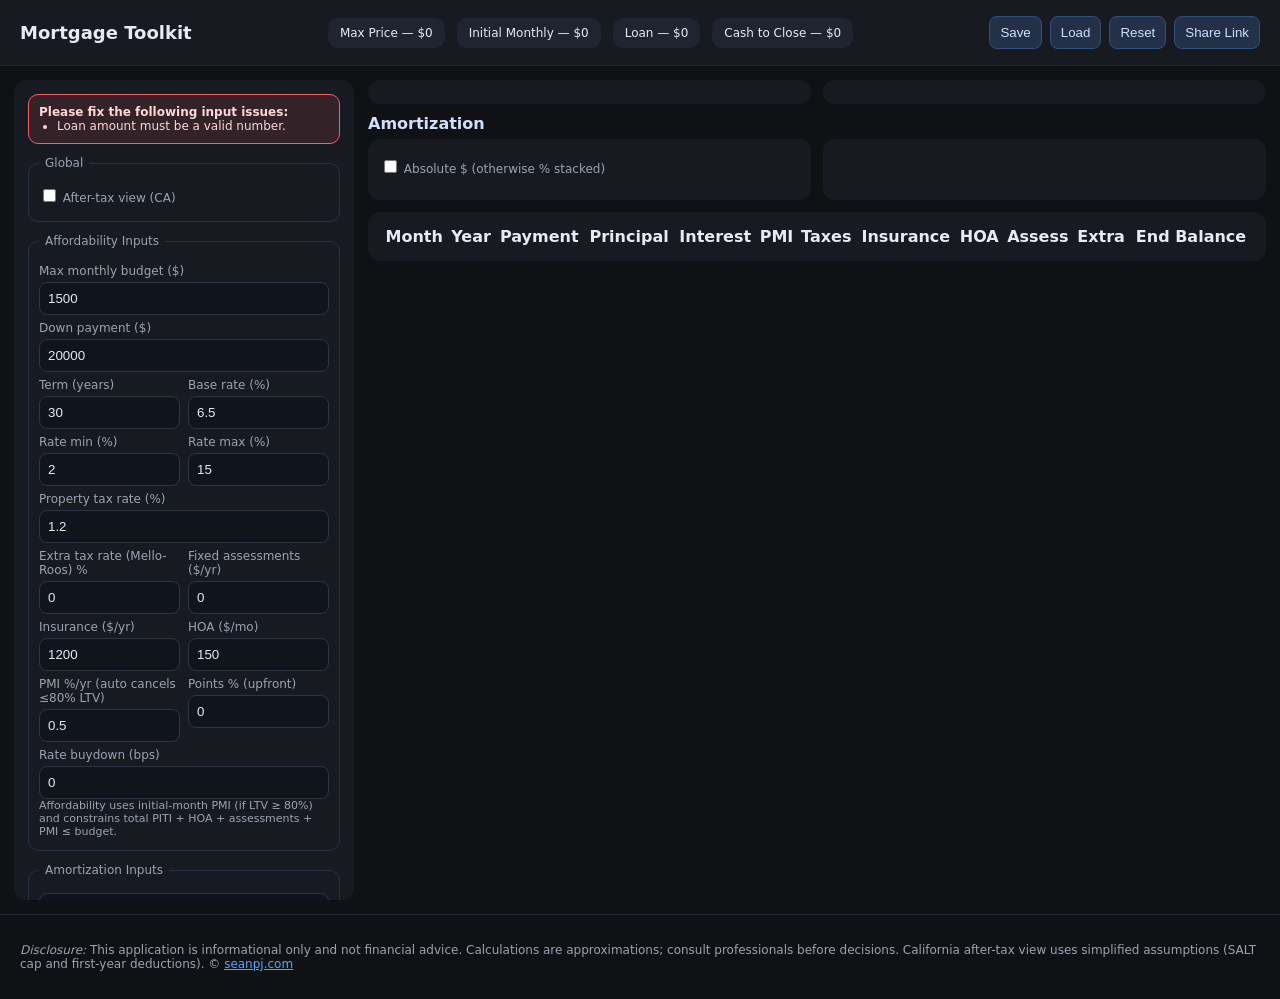
==== commit 6385b6ff: "Add inline input validation and error display" ====
--- a/index.html
+++ b/index.html
@@ -27,6 +27,7 @@
 
   <div class="container">
     <aside id="controls">
+      <div id="validationErrors" class="validation-errors" role="alert" aria-live="assertive" style="display:none"></div>
       <fieldset>
         <legend>Global</legend>
         <label><input type="checkbox" id="afterTax"> After-tax view (CA)</label>
--- a/assets/styles.css
+++ b/assets/styles.css
@@ -33,3 +33,14 @@
   outline:2px solid var(--accent);
   outline-offset:2px;
 }
+
+.validation-errors{
+  background:rgba(255,92,92,.12);
+  border:1px solid var(--err);
+  color:#ffd7d7;
+  border-radius:10px;
+  padding:10px;
+  margin:0 0 12px 0;
+  font-size:12px;
+}
+.validation-errors ul{margin:0;padding-left:18px}
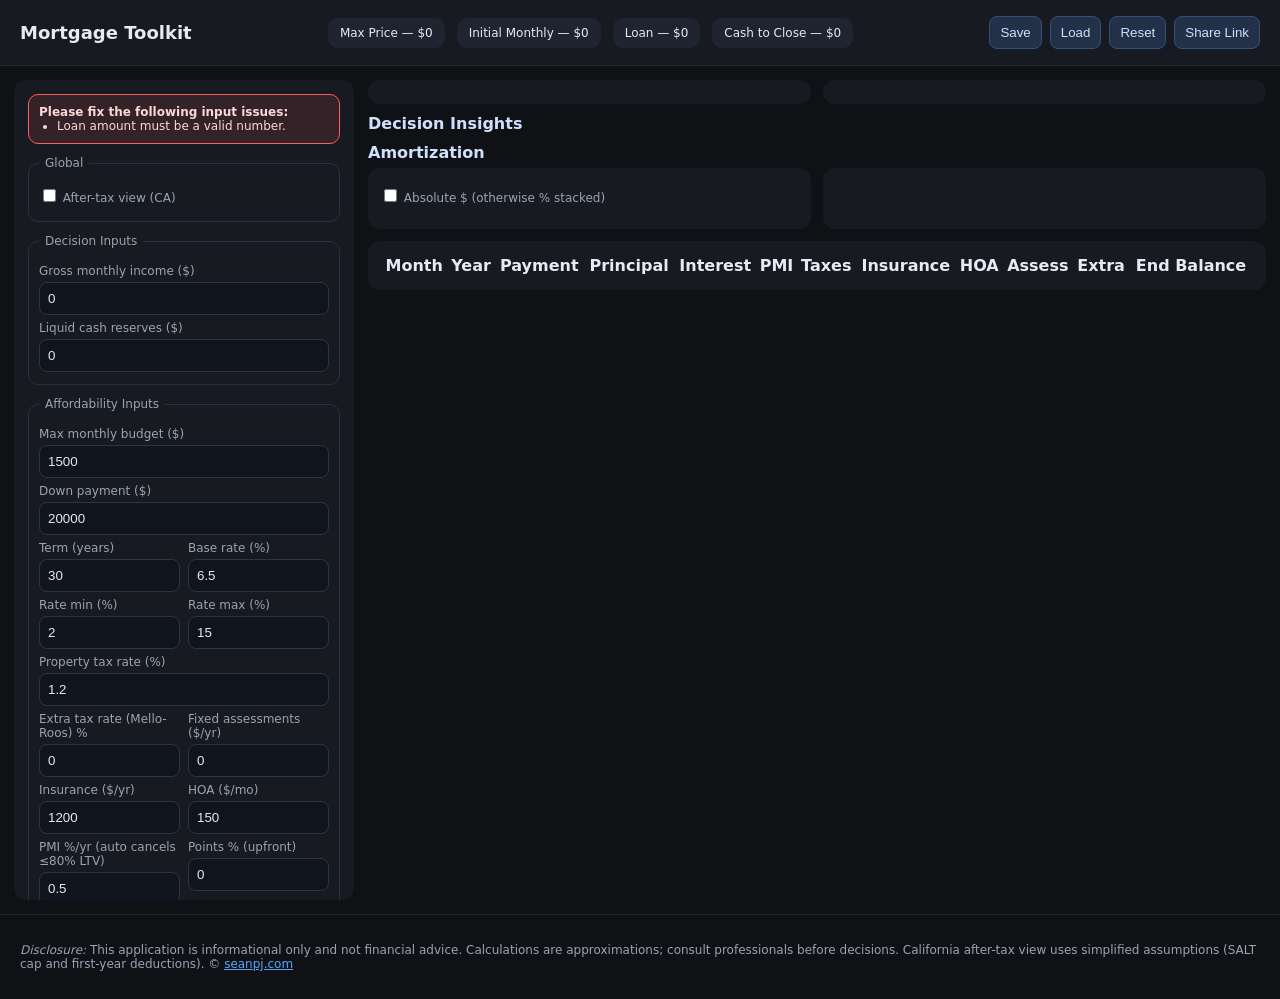
==== commit 2029e7f2: "Add decision insights panel with scenarios, sensitivity, risk, and 5-year metrics" ====
--- a/index.html
+++ b/index.html
@@ -56,6 +56,15 @@
         </div>
       </fieldset>
 
+
+      <fieldset>
+        <legend>Decision Inputs</legend>
+        <label>Gross monthly income ($)</label>
+        <input type="number" id="monthlyIncome" value="0" step="100">
+        <label>Liquid cash reserves ($)</label>
+        <input type="number" id="liquidCash" value="0" step="1000">
+      </fieldset>
+
       <fieldset>
         <legend>Affordability Inputs</legend>
         <label>Max monthly budget ($)</label>
@@ -236,6 +245,10 @@
         </div>
       </section>
 
+
+      <h2 style="margin:10px 0 6px 0;font-size:16px;color:#cfe0ff;">Decision Insights</h2>
+      <section id="decisionInsights" aria-live="polite"></section>
+
       <h2 style="margin:10px 0 6px 0;font-size:16px;color:#cfe0ff;">Amortization</h2>
       <section id="amortSection">
         <div class="grid2">
--- a/assets/styles.css
+++ b/assets/styles.css
@@ -44,3 +44,9 @@
   font-size:12px;
 }
 .validation-errors ul{margin:0;padding-left:18px}
+
+.insight-grid{display:grid;grid-template-columns:1fr 1fr;gap:12px;margin-bottom:12px}
+.insight-table{width:100%;border-collapse:collapse;font-size:12px}
+.insight-table th,.insight-table td{border-bottom:1px solid #2a3347;padding:6px;text-align:left}
+#decisionInsights .card h3{margin:0 0 8px 0;font-size:14px;color:#cfe0ff}
+#decisionInsights .card p{margin:6px 0;font-size:12px;color:#cdd6e6}
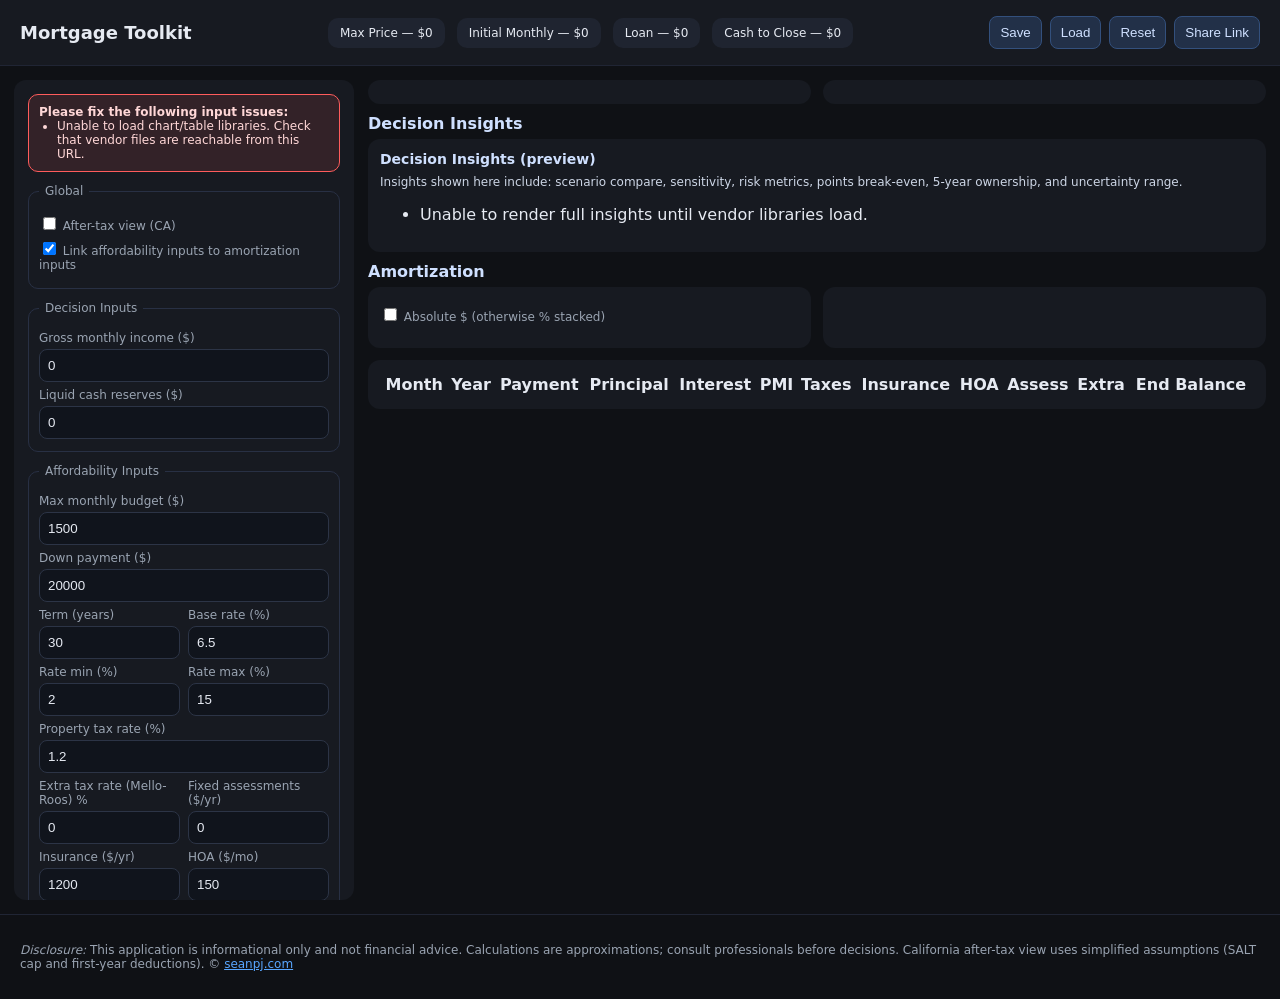
==== commit cdad8b45: "Fix vendor loading path, link inputs, and add amort table scrolling" ====
--- a/index.html
+++ b/index.html
@@ -31,6 +31,7 @@
       <fieldset>
         <legend>Global</legend>
         <label><input type="checkbox" id="afterTax"> After-tax view (CA)</label>
+        <label><input type="checkbox" id="linkInputs" checked> Link affordability inputs to amortization inputs</label>
         <div id="taxBlock" style="display:none">
           <div class="row">
             <div>
--- a/assets/styles.css
+++ b/assets/styles.css
@@ -23,7 +23,7 @@
 .tabbar button.active{background:#1c2637;border-color:#3a4f75}
 .card{background:var(--panel);border-radius:12px;padding:12px}
 .grid2{display:grid;grid-template-columns:1fr 1fr;gap:12px}
-.table-wrap{background:var(--panel);border-radius:12px;padding:12px}
+.table-wrap{background:var(--panel);border-radius:12px;padding:12px;max-height:420px;overflow:auto}
 footer{padding:16px 20px;color:#9aa4b2;font-size:12px;border-top:1px solid #202534}
 a{color:var(--accent)}
 .dataTables_wrapper .dt-buttons .dt-button{background:#223048;color:#cfe0ff;border-radius:8px;border:1px solid #33507d}
